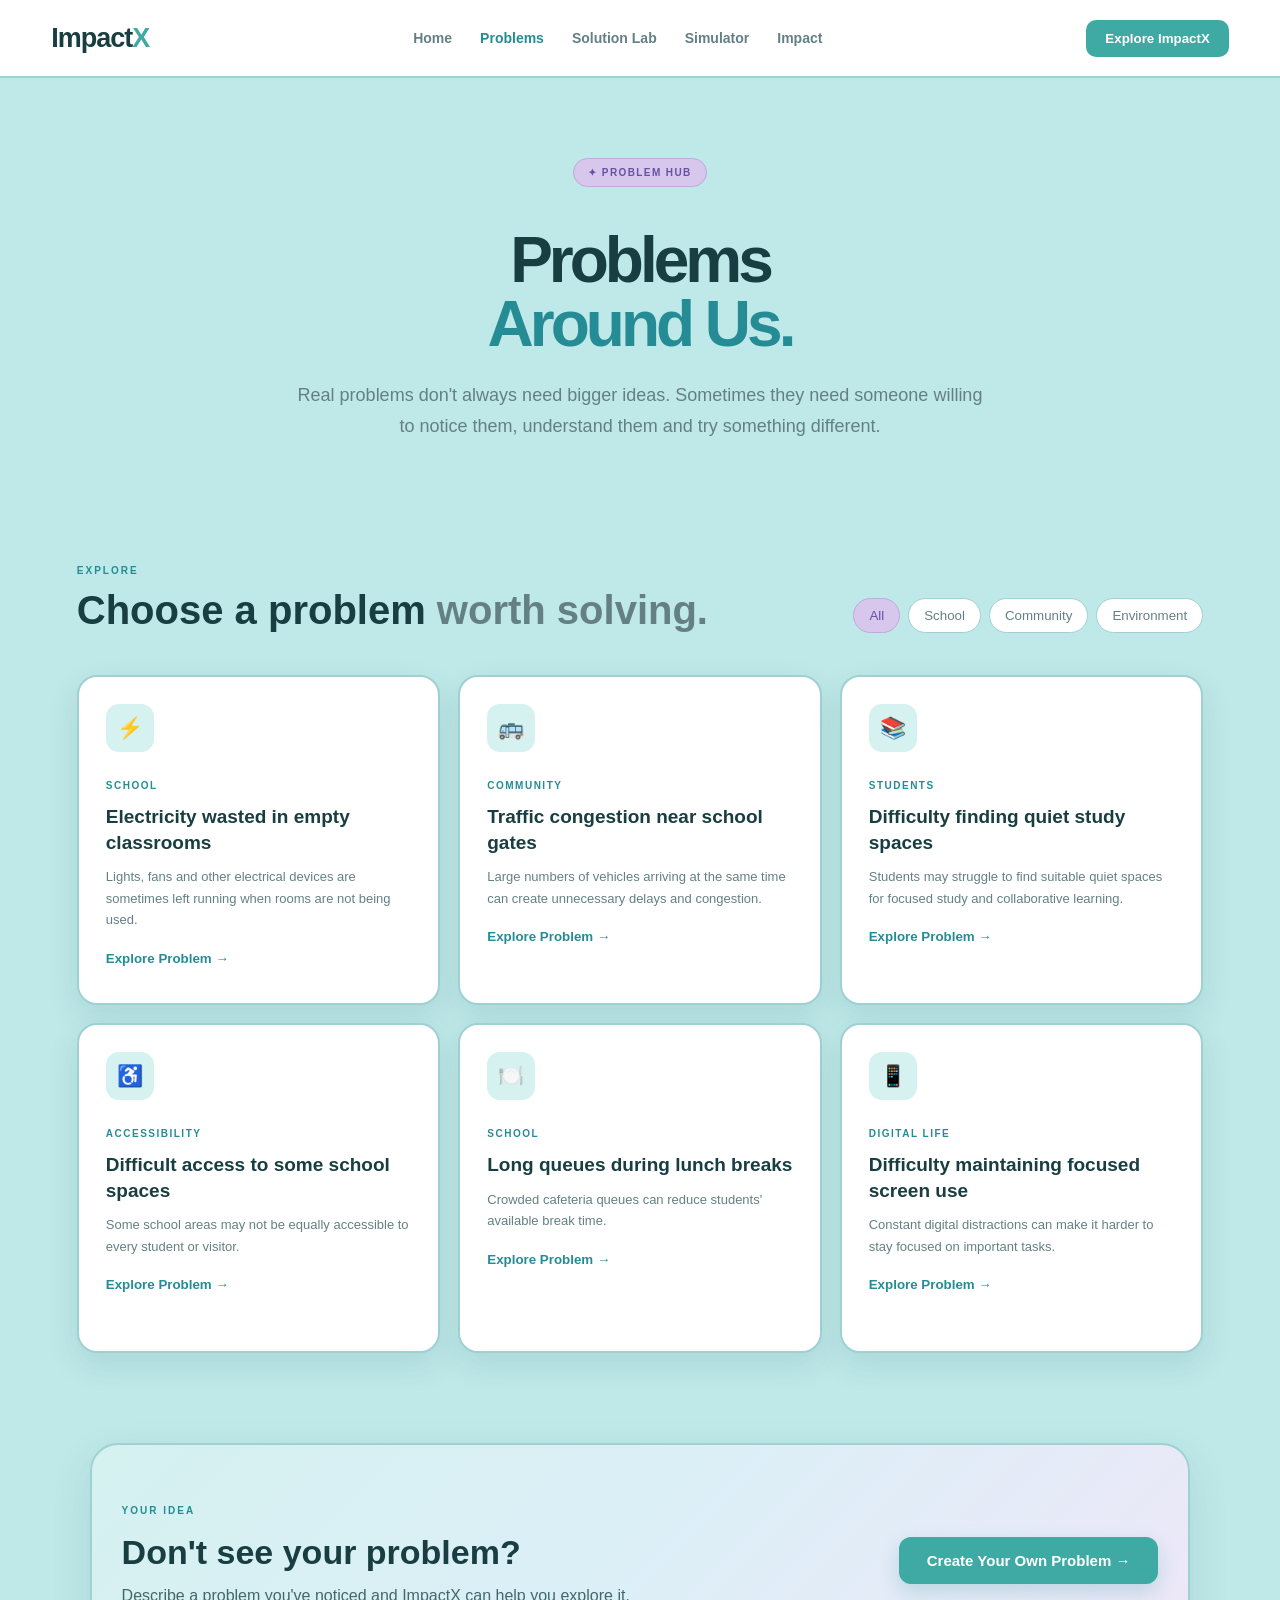
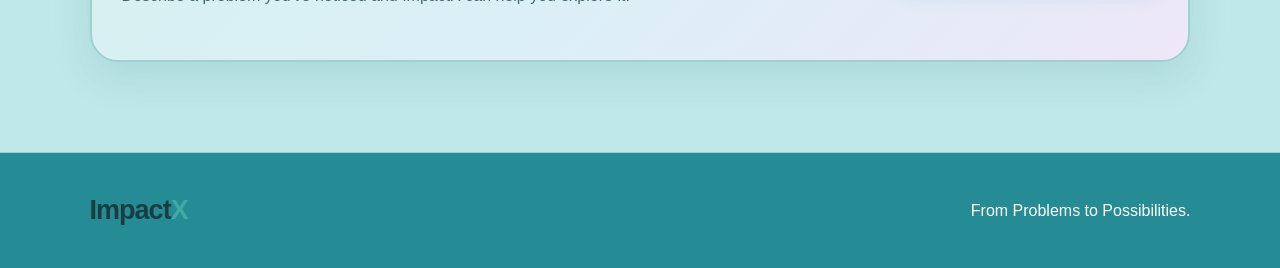
==== problems.html @ 619c1299 "Add files via upload" ====
<!DOCTYPE html>
<html lang="en">

<head>
    <meta charset="UTF-8">
    <meta name="viewport" content="width=device-width, initial-scale=1.0">

    <title>ImpactX — Problem Hub</title>

    <link rel="stylesheet" href="style.css">
</head>

<body>

<header class="navbar">

    <div class="logo">
        Impact<span>X</span>
    </div>

    <nav>
        <a href="index.html">Home</a>
        <a href="problems.html" class="active">Problems</a>
        <a href="#">Solution Lab</a>
        <a href="#">Simulator</a>
        <a href="#">Impact</a>
    </nav>

    <button class="nav-button">
        Explore ImpactX
    </button>

</header>


<main>

<section class="problem-hero">

    <div class="badge">
        ✦ PROBLEM HUB
    </div>

    <h1>
        Problems
        <span>Around Us.</span>
    </h1>

    <p>
        Real problems don't always need bigger ideas.
        Sometimes they need someone willing to notice them,
        understand them and try something different.
    </p>

</section>


<section class="problem-section">

    <div class="problem-top">

        <div>
            <span class="section-label">EXPLORE</span>

            <h2>
                Choose a problem
                <span>worth solving.</span>
            </h2>
        </div>

        <div class="filter-buttons">

            <button class="filter active-filter">
                All
            </button>

            <button class="filter">
                School
            </button>

            <button class="filter">
                Community
            </button>

            <button class="filter">
                Environment
            </button>

        </div>

    </div>


    <div class="problem-grid">


        <!-- PROBLEM 1 -->

        <article class="problem-card">

            <div class="problem-icon">
                ⚡
            </div>

            <span class="problem-category">
                SCHOOL
            </span>

            <h3>
                Electricity wasted in empty classrooms
            </h3>

            <p>
                Lights, fans and other electrical devices
                are sometimes left running when rooms are
                not being used.
            </p>

            <button
                class="problem-button"
                onclick="openProblem('Electricity wasted in empty classrooms')">

                Explore Problem →

            </button>

        </article>


        <!-- PROBLEM 2 -->

        <article class="problem-card">

            <div class="problem-icon">
                🚌
            </div>

            <span class="problem-category">
                COMMUNITY
            </span>

            <h3>
                Traffic congestion near school gates
            </h3>

            <p>
                Large numbers of vehicles arriving at the
                same time can create unnecessary delays
                and congestion.
            </p>

            <button
                class="problem-button"
                onclick="openProblem('Traffic congestion near school gates')">

                Explore Problem →

            </button>

        </article>


        <!-- PROBLEM 3 -->

        <article class="problem-card">

            <div class="problem-icon">
                📚
            </div>

            <span class="problem-category">
                STUDENTS
            </span>

            <h3>
                Difficulty finding quiet study spaces
            </h3>

            <p>
                Students may struggle to find suitable
                quiet spaces for focused study and
                collaborative learning.
            </p>

            <button
                class="problem-button"
                onclick="openProblem('Difficulty finding quiet study spaces')">

                Explore Problem →

            </button>

        </article>


        <!-- PROBLEM 4 -->

        <article class="problem-card">

            <div class="problem-icon">
                ♿
            </div>

            <span class="problem-category">
                ACCESSIBILITY
            </span>

            <h3>
                Difficult access to some school spaces
            </h3>

            <p>
                Some school areas may not be equally
                accessible to every student or visitor.
            </p>

            <button
                class="problem-button"
                onclick="openProblem('Difficult access to some school spaces')">

                Explore Problem →

            </button>

        </article>


        <!-- PROBLEM 5 -->

        <article class="problem-card">

            <div class="problem-icon">
                🍽️
            </div>

            <span class="problem-category">
                SCHOOL
            </span>

            <h3>
                Long queues during lunch breaks
            </h3>

            <p>
                Crowded cafeteria queues can reduce
                students' available break time.
            </p>

            <button
                class="problem-button"
                onclick="openProblem('Long queues during lunch breaks')">

                Explore Problem →

            </button>

        </article>


        <!-- PROBLEM 6 -->

        <article class="problem-card">

            <div class="problem-icon">
                📱
            </div>

            <span class="problem-category">
                DIGITAL LIFE
            </span>

            <h3>
                Difficulty maintaining focused screen use
            </h3>

            <p>
                Constant digital distractions can make
                it harder to stay focused on important
                tasks.
            </p>

            <button
                class="problem-button"
                onclick="openProblem('Difficulty maintaining focused screen use')">

                Explore Problem →

            </button>

        </article>

    </div>

</section>


<section class="create-problem">

    <div>

        <span class="section-label">
            YOUR IDEA
        </span>

        <h2>
            Don't see your problem?
        </h2>

        <p>
            Describe a problem you've noticed and
            ImpactX can help you explore it.
        </p>

    </div>

    <button class="primary-btn">
        Create Your Own Problem →
    </button>

</section>

</main>


<footer>

    <div class="logo">
        Impact<span>X</span>
    </div>

    <p>
        From Problems to Possibilities.
    </p>

</footer>


<script src="script.js"></script>

</body>

</html>
---- style.css ----
/* =====================================================
   IMPACTX — SOOTHING LIGHT THEME
   ===================================================== */

:root {
    /* 🌊 IMPACTX BRAND */
    --bg: #BFE8E8;
    --surface: #FFFFFF;
    --surface-soft: #E5F6F5;

    /* TEXT */
    --text: #42686C;
    --text-heading: #183E42;
    --text-muted: #648084;

    /* 🟢 PRIMARY TEAL */
    --primary: #3FA9A3;
    --primary-dark: #258C95;
    --primary-soft: #D5F1F0;

    /* 🩵 POWDER BLUE */
    --blue: #4F9FC7;
    --blue-soft: #DCEFF7;

    /* 🪻 LAVENDER */
    --lavender: #D8C7ED;
    --lavender-soft: #F0EAF8;

    /* 🌸 CORAL */
    --coral: #F1A69A;
    --coral-soft: #F9E5E1;

    /* 🌈 ACCENT COLOURS */
    --accent-purple: #8B6FC8;
    --accent-blue: #438ED1;
    --accent-teal: #25A69A;
    --accent-coral: #EA8F83;

    /* BORDER + SHADOW */
    --border: #9FD1D2;
    --shadow: 0 12px 35px rgba(37, 100, 105, 0.14);
}
/* =====================================================
   RESET
   ===================================================== */

* {
    margin: 0;
    padding: 0;
    box-sizing: border-box;
}

html {
    scroll-behavior: smooth;
}

body {
    font-family: Arial, Helvetica, sans-serif;
    background: var(--bg);
    color: var(--text);
    overflow-x: hidden;
}


/* =====================================================
   NAVBAR
   ===================================================== */

.navbar {
    height: 78px;
    padding: 0 6%;

    display: flex;
    align-items: center;
    justify-content: space-between;

    position: sticky;
    top: 0;
    z-index: 100;

    background: rgba(255, 255, 255, 0.94);
    backdrop-filter: blur(15px);

    border-bottom: 1px solid var(--border);
}

.logo {
    font-size: 27px;
    font-weight: 800;
    letter-spacing: -1px;
    color: var(--text-heading);
}

.logo span {
    color: var(--primary);
}

nav {
    display: flex;
    gap: 28px;
}

nav a {
    color: var(--text-muted);
    text-decoration: none;
    font-size: 14px;
    font-weight: 600;
    transition: 0.25s;
}

nav a:hover,
nav a.active {
    color: var(--primary-dark);
}

.nav-button {
    background: var(--primary);
    color: white;

    border: none;
    padding: 11px 19px;

    border-radius: 10px;

    font-weight: 700;
    cursor: pointer;

    transition: 0.25s;
}

.nav-button:hover {
    background: var(--primary-dark);
    transform: translateY(-2px);
}


/* =====================================================
   HERO
   ===================================================== */

.hero {
    min-height: 700px;

    padding: 90px 7%;

    display: grid;
    grid-template-columns: 1fr 1fr;

    align-items: center;
    gap: 70px;

    position: relative;
}

.hero::before {
    content: "";

    position: absolute;

    width: 500px;
    height: 500px;

    background: radial-gradient(
        circle,
        rgba(111, 159, 170, 0.13),
        transparent 70%
    );

    top: -120px;
    right: -100px;

    pointer-events: none;
}

.hero-content {
    position: relative;
    z-index: 2;
}

.badge {
    display: inline-block;

    padding: 8px 14px;
    margin-bottom: 23px;

    border-radius: 50px;

    background: var(--primary-soft);
    border: 1px solid #c9ded9;

    color: var(--primary-dark);

    font-size: 10px;
    font-weight: 800;

    letter-spacing: 1.4px;
}

h1 {
    color: var(--text-heading);

    font-size: clamp(52px, 6vw, 82px);

    line-height: 1;

    letter-spacing: -4px;

    max-width: 700px;
}

h1 span {
    display: block;

    color: var(--primary-dark);
}

.hero-content p {
    margin-top: 27px;

    max-width: 590px;

    color: var(--text-muted);

    font-size: 17px;
    line-height: 1.7;
}


/* =====================================================
   BUTTONS
   ===================================================== */

.hero-buttons {
    display: flex;
    gap: 13px;
    margin-top: 35px;
}

.primary-btn,
.secondary-btn {
    padding: 14px 22px;

    border-radius: 10px;

    font-weight: 700;

    cursor: pointer;

    transition: 0.25s;
}

.primary-btn {
    border: none;

    color: white;

    background: var(--primary);
}

.primary-btn:hover {
    background: var(--primary-dark);
    transform: translateY(-3px);
}

.secondary-btn {
    color: var(--primary-dark);

    background: white;

    border: 1px solid var(--border);
}

.secondary-btn:hover {
    background: var(--primary-soft);
    transform: translateY(-3px);
}


/* =====================================================
   HERO VISUAL
   ===================================================== */

.hero-visual {
    min-height: 500px;

    display: flex;
    align-items: center;
    justify-content: center;

    position: relative;
}

.impact-card {
    width: 430px;

    padding: 25px;

    border-radius: 22px;

    background: rgba(255,255,255,0.96);

    border: 1px solid var(--border);

    box-shadow: var(--shadow);

    position: relative;

    z-index: 3;
}

.card-top {
    display: flex;
    justify-content: space-between;

    color: #82918e;

    font-size: 10px;
    font-weight: 800;

    letter-spacing: 1.4px;
}

.status {
    color: #57947e;
}

.problem-node,
.solution-node {
    margin-top: 22px;

    padding: 19px;

    border-radius: 14px;

    background: var(--surface-soft);

    border: 1px solid var(--border);
}

.problem-node small,
.solution-node small {
    display: block;

    color: var(--text-muted);

    font-size: 10px;
    font-weight: 800;

    letter-spacing: 1.3px;

    margin-bottom: 8px;
}

.problem-node strong {
    color: var(--text-heading);
    font-size: 18px;
}

.arrow {
    text-align: center;

    color: var(--primary);

    font-size: 23px;

    margin: 7px;
}

.mini-solution {
    padding: 11px 0;

    color: var(--text);

    font-size: 13px;

    border-bottom: 1px solid var(--border);
}

.mini-solution:last-child {
    border-bottom: none;
}

.mini-solution span {
    color: var(--blue);

    margin-right: 10px;

    font-weight: 800;
}

.impact-line {
    margin-top: 20px;

    display: flex;
    justify-content: space-between;
    align-items: center;

    color: var(--text-muted);

    font-size: 12px;
}

.impact-line strong {
    color: var(--primary-dark);
    font-size: 21px;
}

.orbit {
    position: absolute;

    border: 1px solid rgba(95,143,135,0.13);

    border-radius: 50%;
}

.orbit-one {
    width: 500px;
    height: 500px;
}

.orbit-two {
    width: 620px;
    height: 620px;
}


/* =====================================================
   WORKFLOW
   ===================================================== */

.workflow {
    padding: 100px 7%;

    background: #edf4f2;
}

.section-heading span,
.section-label {
    color: var(--primary-dark);

    font-size: 10px;

    font-weight: 800;

    letter-spacing: 2px;
}

.section-heading h2 {
    margin-top: 13px;

    color: var(--text-heading);

    font-size: 43px;

    letter-spacing: -2px;
}

.section-heading h2 span {
    color: var(--text-muted);

    font-size: inherit;
    letter-spacing: inherit;
}

.workflow-grid {
    margin-top: 48px;

    display: grid;

    grid-template-columns: repeat(4, 1fr);

    gap: 18px;
}

.workflow-card {
    padding: 28px;

    min-height: 225px;

    background: white;

    border: 1px solid var(--border);

    border-radius: 18px;

    box-shadow: 0 7px 25px rgba(45,76,70,0.045);

    transition: 0.3s;
}

.workflow-card:hover {
    transform: translateY(-6px);

    border-color: #b8d1cb;

    box-shadow: var(--shadow);
}

.number {
    color: var(--primary);

    font-size: 13px;

    font-weight: 800;
}

.workflow-card h3 {
    margin-top: 43px;

    color: var(--text-heading);

    font-size: 21px;
}

.workflow-card p {
    margin-top: 11px;

    color: var(--text-muted);

    font-size: 14px;

    line-height: 1.6;
}


/* =====================================================
   PROBLEM HUB
   ===================================================== */

.problem-hero {
    padding: 95px 7% 65px;

    text-align: center;

    background:
        radial-gradient(
            circle at top,
            rgba(111,159,170,0.10),
            transparent 60%
        );
}

.problem-hero h1 {
    margin: 20px auto;
}

.problem-hero p {
    max-width: 650px;

    margin: 24px auto;

    color: var(--text-muted);

    line-height: 1.7;
}


/* PROBLEM SECTION */

.problem-section {
    padding: 50px 7% 100px;
}

.problem-top {
    display: flex;

    justify-content: space-between;

    align-items: end;

    gap: 30px;

    margin-bottom: 42px;
}

.problem-top h2 {
    margin-top: 10px;

    color: var(--text-heading);

    font-size: 40px;
}

.problem-top h2 span {
    color: var(--text-muted);
}

.filter-buttons {
    display: flex;

    gap: 8px;

    flex-wrap: wrap;
}

.filter {
    background: white;

    border: 1px solid var(--border);

    color: var(--text-muted);

    padding: 9px 15px;

    border-radius: 30px;

    cursor: pointer;

    transition: 0.25s;
}

.active-filter,
.filter:hover {
    color: var(--primary-dark);

    border-color: #b5d0c9;

    background: var(--primary-soft);
}


/* PROBLEM CARDS */

.problem-grid {
    display: grid;

    grid-template-columns: repeat(3, 1fr);

    gap: 18px;
}

.problem-card {
    padding: 27px;

    min-height: 330px;

    background: white;

    border: 1px solid var(--border);

    border-radius: 20px;

    box-shadow: 0 6px 25px rgba(45,76,70,0.045);

    transition: 0.3s;
}

.problem-card:hover {
    transform: translateY(-6px);

    border-color: #b6d0ca;

    box-shadow: var(--shadow);
}

.problem-icon {
    width: 48px;
    height: 48px;

    display: flex;

    align-items: center;
    justify-content: center;

    border-radius: 13px;

    background: var(--blue-soft);

    font-size: 21px;

    margin-bottom: 23px;
}

.problem-category {
    color: var(--primary-dark);

    font-size: 10px;

    font-weight: 800;

    letter-spacing: 1.5px;
}

.problem-card h3 {
    margin-top: 11px;

    color: var(--text-heading);

    font-size: 19px;

    line-height: 1.35;
}

.problem-card p {
    margin-top: 11px;

    color: var(--text-muted);

    font-size: 13px;

    line-height: 1.65;
}

.problem-button {
    margin-top: 20px;

    background: none;

    border: none;

    color: var(--primary-dark);

    font-weight: 800;

    cursor: pointer;

    padding: 0;
}

.problem-button:hover {
    color: var(--blue);
}


/* =====================================================
   CREATE PROBLEM
   ===================================================== */

.create-problem {
    margin: 0 7% 90px;

    padding: 42px;

    display: flex;

    justify-content: space-between;

    align-items: center;

    gap: 30px;

    border-radius: 22px;

    background:
        linear-gradient(
            120deg,
            var(--primary-soft),
            var(--blue-soft)
        );

    border: 1px solid #cfe1dd;
}

.create-problem h2 {
    margin-top: 9px;

    color: var(--text-heading);

    font-size: 29px;
}

.create-problem p {
    margin-top: 8px;

    color: var(--text-muted);
}


/* =====================================================
   FOOTER
   ===================================================== */

footer {
    padding: 42px 7%;

    display: flex;

    justify-content: space-between;

    align-items: center;

    background: #e8f0ee;

    border-top: 1px solid var(--border);

    color: var(--text-muted);
}


/* =====================================================
   IMPORTANT: TEXT INPUT / TEXTAREA
   ===================================================== */

input,
textarea,
select {
    background: white !important;

    color: var(--text-heading) !important;

    border: 1px solid var(--border);

    outline: none;

    font-family: inherit;
}

input::placeholder,
textarea::placeholder {
    color: #82918e !important;

    opacity: 1;
}

input:focus,
textarea:focus,
select:focus {
    border-color: var(--primary);

    box-shadow: 0 0 0 3px rgba(95,143,135,0.12);
}


/* =====================================================
   RESPONSIVE
   ===================================================== */

@media (max-width: 950px) {

    nav {
        display: none;
    }

    .hero {
        grid-template-columns: 1fr;
        padding-top: 70px;
    }

    .workflow-grid {
        grid-template-columns: repeat(2, 1fr);
    }

    .problem-grid {
        grid-template-columns: repeat(2, 1fr);
    }

    .problem-top {
        align-items: flex-start;
        flex-direction: column;
    }
}

@media (max-width: 600px) {

    .navbar {
        padding: 0 5%;
    }

    .nav-button {
        display: none;
    }

    h1 {
        font-size: 52px;
    }

    .hero-buttons {
        flex-direction: column;
    }

    .impact-card {
        width: 100%;
    }

    .orbit {
        display: none;
    }

    .workflow-grid,
    .problem-grid {
        grid-template-columns: 1fr;
    }

    .create-problem {
        flex-direction: column;
        align-items: flex-start;
    }

    footer {
        flex-direction: column;
        gap: 15px;
    }
}
/* =========================================
   IMPACTX — VIBRANT PASTEL ACCENTS
   ========================================= */

/* Hero highlighted word */
h1 span {
    color: var(--accent-blue);
}

/* Badge */
.badge {
    background: var(--purple-soft);
    border-color: #D8CBEA;
    color: var(--accent-purple);
}

/* Main buttons */
.primary-btn {
    background: var(--accent-teal);
}

.primary-btn:hover {
    background: #318D80;
}

/* Secondary button */
.secondary-btn {
    color: var(--accent-purple);
}

.secondary-btn:hover {
    background: var(--purple-soft);
}

/* Hero glow */
.hero::before {
    background: radial-gradient(
        circle,
        rgba(79, 143, 217, 0.16),
        transparent 70%
    );
}

/* ImpactX Engine problem box */
.problem-node {
    background: var(--blue-soft);
}

/* ImpactX Engine solution area */
.solution-node {
    background: var(--purple-soft);
}

/* Engine arrow */
.arrow {
    color: var(--accent-coral);
}

/* Engine solution numbers */
.mini-solution span {
    color: var(--accent-blue);
}

/* Impact percentage */
.impact-line strong {
    color: var(--accent-teal);
}

/* Workflow numbers */
.number {
    color: var(--accent-purple);
}

/* Workflow cards */
.workflow-card:nth-child(1) {
    border-top: 4px solid var(--accent-teal);
}

.workflow-card:nth-child(2) {
    border-top: 4px solid var(--accent-blue);
}

.workflow-card:nth-child(3) {
    border-top: 4px solid var(--accent-purple);
}

.workflow-card:nth-child(4) {
    border-top: 4px solid var(--accent-coral);
}

/* Problem icons */
.problem-card:nth-child(3n + 1) .problem-icon {
    background: #E1F2EE;
}

.problem-card:nth-child(3n + 2) .problem-icon {
    background: #E4F0FA;
}

.problem-card:nth-child(3n) .problem-icon {
    background: #F0E9F8;
}

/* Problem categories */
.problem-card:nth-child(3n + 1) .problem-category {
    color: var(--accent-teal);
}

.problem-card:nth-child(3n + 2) .problem-category {
    color: var(--accent-blue);
}

.problem-card:nth-child(3n) .problem-category {
    color: var(--accent-purple);
}

/* Problem links */
.problem-button {
    color: var(--accent-blue);
}

.problem-button:hover {
    color: var(--accent-purple);
}

/* Create problem section */
.create-problem {
    background:
        linear-gradient(
            120deg,
            var(--primary-soft),
            var(--blue-soft),
            var(--purple-soft)
        );
}

/* Active filter */
.active-filter,
.filter:hover {
    color: var(--accent-purple);
    border-color: #C9B9E2;
    background: var(--purple-soft);
}
/* 🌊 VIBRANT SEA-BLUE BACKGROUND */

body {
    background: var(--bg);
}

.hero {
    background: var(--bg);
}

.workflow {
    background: #AEE0E1;
}

.problem-hero {
    background:
        radial-gradient(
            circle at top,
            rgba(255,255,255,0.35),
            transparent 60%
        ),
        var(--bg);
}/* =========================================
   IMPACTX — FINAL BRAND COLOURS
   ========================================= */

body {
    background: var(--bg);
}

/* Main hero */
.hero {
    background: var(--bg);
}

/* Hero glow */
.hero::before {
    background: radial-gradient(
        circle,
        rgba(79, 159, 199, 0.20),
        transparent 70%
    );
}

/* Main badge */
.badge {
    background: var(--lavender-soft);
    border-color: var(--lavender);
    color: var(--accent-purple);
}

/* Main heading accent */
h1 span {
    color: var(--primary-dark);
}

/* Buttons */
.primary-btn {
    background: var(--primary);
}

.primary-btn:hover {
    background: var(--primary-dark);
}

/* Secondary buttons */
.secondary-btn {
    color: var(--primary-dark);
}

.secondary-btn:hover {
    background: var(--blue-soft);
}

/* ImpactX Engine */
.problem-node {
    background: var(--blue-soft);
}

.solution-node {
    background: var(--lavender-soft);
}

.arrow {
    color: var(--coral);
}

.mini-solution span {
    color: var(--accent-blue);
}

.impact-line strong {
    color: var(--primary-dark);
}

/* Workflow section */
.workflow {
    background: #A9DDDE;
}

/* Workflow numbers */
.number {
    color: var(--accent-purple);
}

/* Workflow cards */
.workflow-card:nth-child(1) {
    border-top: 4px solid var(--accent-teal);
}

.workflow-card:nth-child(2) {
    border-top: 4px solid var(--accent-blue);
}

.workflow-card:nth-child(3) {
    border-top: 4px solid var(--accent-purple);
}

.workflow-card:nth-child(4) {
    border-top: 4px solid var(--accent-coral);
}

/* Problem icons */
.problem-card:nth-child(3n + 1) .problem-icon {
    background: var(--primary-soft);
}

.problem-card:nth-child(3n + 2) .problem-icon {
    background: var(--blue-soft);
}

.problem-card:nth-child(3n) .problem-icon {
    background: var(--lavender-soft);
}

/* Problem categories */
.problem-card:nth-child(3n + 1) .problem-category {
    color: var(--accent-teal);
}

.problem-card:nth-child(3n + 2) .problem-category {
    color: var(--accent-blue);
}

.problem-card:nth-child(3n) .problem-category {
    color: var(--accent-purple);
}

/* Problem links */
.problem-button {
    color: var(--primary-dark);
}

.problem-button:hover {
    color: var(--accent-purple);
}

/* Create Problem */
.create-problem {
    background:
        linear-gradient(
            120deg,
            var(--primary-soft),
            var(--blue-soft),
            var(--lavender-soft)
        );
}

/* Filters */
.active-filter,
.filter:hover {
    color: var(--accent-purple);
    border-color: var(--lavender);
    background: var(--lavender-soft);
}

/* Footer */
footer {
    background: #9ED2D3;
}/* =========================================
   IMPACTX — VIBRANT SEA BLUE THEME
   ========================================= */

html,
body {
    background: #BFE8E8 !important;
    color: #183E42 !important;
}

/* NAVBAR */
.navbar {
    background: #FFFFFF !important;
    border-bottom: 2px solid #9FD1D2 !important;
}

/* HERO */
.hero,
.problem-hero {
    background: #BFE8E8 !important;
}

/* HERO GLOW */
.hero::before {
    background: radial-gradient(
        circle,
        rgba(67, 142, 209, 0.30),
        transparent 70%
    ) !important;
}

/* MAIN HEADINGS */
h1,
h2,
h3 {
    color: #183E42 !important;
}

h1 span {
    color: #258C95 !important;
}

/* BADGE */
.badge {
    background: #D8C7ED !important;
    color: #6B4FA3 !important;
    border-color: #BFA9DD !important;
}

/* PRIMARY BUTTON */
.primary-btn {
    background: #3FA9A3 !important;
    color: white !important;
    border: none !important;
}

.primary-btn:hover {
    background: #258C95 !important;
}

/* SECONDARY BUTTON */
.secondary-btn {
    background: #FFFFFF !important;
    color: #258C95 !important;
    border: 2px solid #3FA9A3 !important;
}

/* HERO ENGINE CARD */
.impact-card {
    background: #FFFFFF !important;
    border: 2px solid #9FD1D2 !important;
    box-shadow: 0 18px 45px rgba(37, 100, 105, 0.18) !important;
}

/* PROBLEM NODE */
.problem-node {
    background: #DCEFF7 !important;
    border-color: #9BCDE0 !important;
}

/* SOLUTION NODE */
.solution-node {
    background: #EEE7F8 !important;
    border-color: #CDBBE4 !important;
}

/* MINI SOLUTIONS */
.mini-solution {
    background: #FFFFFF !important;
    border-color: #B9DDF0 !important;
}

/* IMPACT */
.impact-line strong {
    color: #258C95 !important;
}

/* WORKFLOW */
.workflow {
    background: #8FD0D2 !important;
}

/* WORKFLOW CARDS */
.workflow-card {
    background: #FFFFFF !important;
    border: 1px solid #9FD1D2 !important;
    box-shadow: 0 12px 30px rgba(37, 100, 105, 0.12) !important;
}

/* WORKFLOW NUMBERS */
.number {
    color: #8B6FC8 !important;
}

/* PROBLEM CARDS */
.problem-card {
    background: #FFFFFF !important;
    border: 2px solid #9FD1D2 !important;
    box-shadow: 0 12px 30px rgba(37, 100, 105, 0.12) !important;
}

/* PROBLEM ICONS */
.problem-icon {
    background: #D5F1F0 !important;
}

/* PROBLEM CATEGORY */
.problem-category {
    color: #258C95 !important;
}

/* PROBLEM BUTTON */
.problem-button {
    color: #258C95 !important;
}

/* CREATE PROBLEM */
.create-problem {
    background: linear-gradient(
        135deg,
        #D5F1F0,
        #DCEFF7,
        #EEE7F8
    ) !important;
    border: 2px solid #9FD1D2 !important;
}

/* FILTERS */
.filter {
    background: #FFFFFF !important;
    border-color: #9FD1D2 !important;
}

.active-filter {
    background: #D8C7ED !important;
    color: #6B4FA3 !important;
    border-color: #BFA9DD !important;
}

/* GENERAL INPUTS */
input,
textarea,
select {
    background: #FFFFFF !important;
    border-color: #9FD1D2 !important;
}

/* FOOTER */
footer {
    background: #258C95 !important;
    color: #FFFFFF !important;
}/* =========================================
   ACTION LAB — POLISHED UI
   ========================================= */

.problem-hero {
    padding: 80px 6% 45px !important;
}

.problem-hero h1 {
    font-size: clamp(45px, 5vw, 70px) !important;
    margin-top: 18px !important;
}

.problem-hero p {
    max-width: 700px !important;
    font-size: 18px !important;
    line-height: 1.7 !important;
}

/* Action Lab section */
.problem-section {
    padding: 50px 6% 90px !important;
}

/* Selected problem heading */
.section-heading {
    margin-bottom: 40px !important;
}

.section-heading h2 {
    font-size: clamp(30px, 4vw, 48px) !important;
    margin: 15px 0 8px !important;
    color: #183E42 !important;
}

.section-heading p {
    color: #42686C !important;
    font-size: 17px !important;
}

/* Action cards */
.workflow-grid {
    gap: 24px !important;
}

.workflow-card {
    min-height: 360px !important;
    padding: 30px !important;
    border-radius: 24px !important;
    background: #FFFFFF !important;
    border: 2px solid #9FD1D2 !important;
    box-shadow: 0 15px 35px rgba(37, 100, 105, 0.12) !important;
    transition: transform 0.25s ease, box-shadow 0.25s ease !important;
}

.workflow-card:hover {
    transform: translateY(-6px) !important;
    box-shadow: 0 20px 42px rgba(37, 100, 105, 0.18) !important;
}

/* Numbers */
.workflow-card .number {
    font-size: 17px !important;
    font-weight: 900 !important;
    margin-bottom: 28px !important;
    color: #8B6FC8 !important;
}

/* Card headings */
.workflow-card h3 {
    font-size: 22px !important;
    color: #183E42 !important;
    margin-bottom: 12px !important;
}

/* Card descriptions */
.workflow-card p {
    color: #648084 !important;
    line-height: 1.6 !important;
}

/* ALL ACTION INPUTS */
.workflow-card input,
.workflow-card textarea,
.workflow-card select {
    width: 100% !important;
    box-sizing: border-box !important;
    margin-top: 15px !important;
    padding: 14px 16px !important;
    border: 2px solid #B9DDF0 !important;
    border-radius: 12px !important;
    background: #F8FCFD !important;
    color: #183E42 !important;
    font-family: inherit !important;
    font-size: 14px !important;
    outline: none !important;
    transition: 0.2s ease !important;
}

/* Textarea */
.workflow-card textarea {
    min-height: 120px !important;
    resize: vertical !important;
}

/* Focus effect */
.workflow-card input:focus,
.workflow-card textarea:focus,
.workflow-card select:focus {
    border-color: #3FA9A3 !important;
    background: #FFFFFF !important;
    box-shadow: 0 0 0 4px rgba(63, 169, 163, 0.12) !important;
}

/* Placeholder */
.workflow-card input::placeholder,
.workflow-card textarea::placeholder {
    color: #8AA5A8 !important;
}

/* Launch section */
.create-problem {
    border-radius: 28px !important;
    padding: 55px 30px !important;
    box-shadow: 0 15px 40px rgba(37, 100, 105, 0.12) !important;
}

.create-problem h2 {
    color: #183E42 !important;
    font-size: 34px !important;
    margin: 15px 0 !important;
}

.create-problem p {
    color: #42686C !important;
    max-width: 650px !important;
    margin-left: auto !important;
    margin-right: auto !important;
}

/* Start button */
.create-problem .primary-btn {
    margin-top: 15px !important;
    padding: 15px 28px !important;
    border-radius: 12px !important;
    font-size: 15px !important;
    font-weight: 800 !important;
    cursor: pointer !important;
    box-shadow: 0 8px 20px rgba(37, 140, 149, 0.22) !important;
}

/* Success / error message */
#projectMessage {
    color: #258C95 !important;
    font-size: 15px !important;
}

/* Mobile */
@media (max-width: 900px) {
    .workflow-grid {
        grid-template-columns: 1fr !important;
    }

    .workflow-card {
        min-height: auto !important;
    }
}/* =========================================
   ACTION LAB — FIX HORIZONTAL OVERFLOW
   ========================================= */

html,
body {
    width: 100%;
    max-width: 100%;
    overflow-x: hidden !important;
}

/* Keep the Action Lab grid inside the screen */
.workflow-grid {
    width: 100% !important;
    max-width: 1400px !important;
    margin-left: auto !important;
    margin-right: auto !important;
    display: grid !important;
    grid-template-columns: repeat(4, minmax(0, 1fr)) !important;
    gap: 24px !important;
}

/* Prevent cards from becoming wider than their column */
.workflow-card {
    width: 100% !important;
    min-width: 0 !important;
    box-sizing: border-box !important;
}

/* Keep everything inside the viewport */
.problem-section,
.problem-hero {
    width: 100% !important;
    max-width: 100% !important;
    box-sizing: border-box !important;
}

/* Proper spacing on smaller screens */
@media (max-width: 1100px) {
    .workflow-grid {
        grid-template-columns: repeat(2, minmax(0, 1fr)) !important;
    }
}

@media (max-width: 650px) {
    .workflow-grid {
        grid-template-columns: 1fr !important;
    }
}/* =========================================
   IMPACTX — 8 PAGE NAVBAR
   ========================================= */

.navbar {
    width: 100% !important;
    box-sizing: border-box !important;
    padding: 18px 4% !important;
    display: flex !important;
    align-items: center !important;
    justify-content: space-between !important;
    gap: 20px !important;
}

.nav-links {
    display: flex !important;
    align-items: center !important;
    justify-content: flex-end !important;
    gap: 18px !important;
    flex-wrap: wrap !important;
}

.nav-links a {
    display: inline-block !important;
    white-space: nowrap !important;
    font-size: 13px !important;
}

/* Smaller screens */
@media (max-width: 1100px) {

    .navbar {
        flex-direction: column !important;
        align-items: center !important;
        gap: 14px !important;
    }

    .nav-links {
        justify-content: center !important;
    }
}

@media (max-width: 700px) {

    .nav-links {
        gap: 10px !important;
    }

    .nav-links a {
        font-size: 12px !important;
    }
}
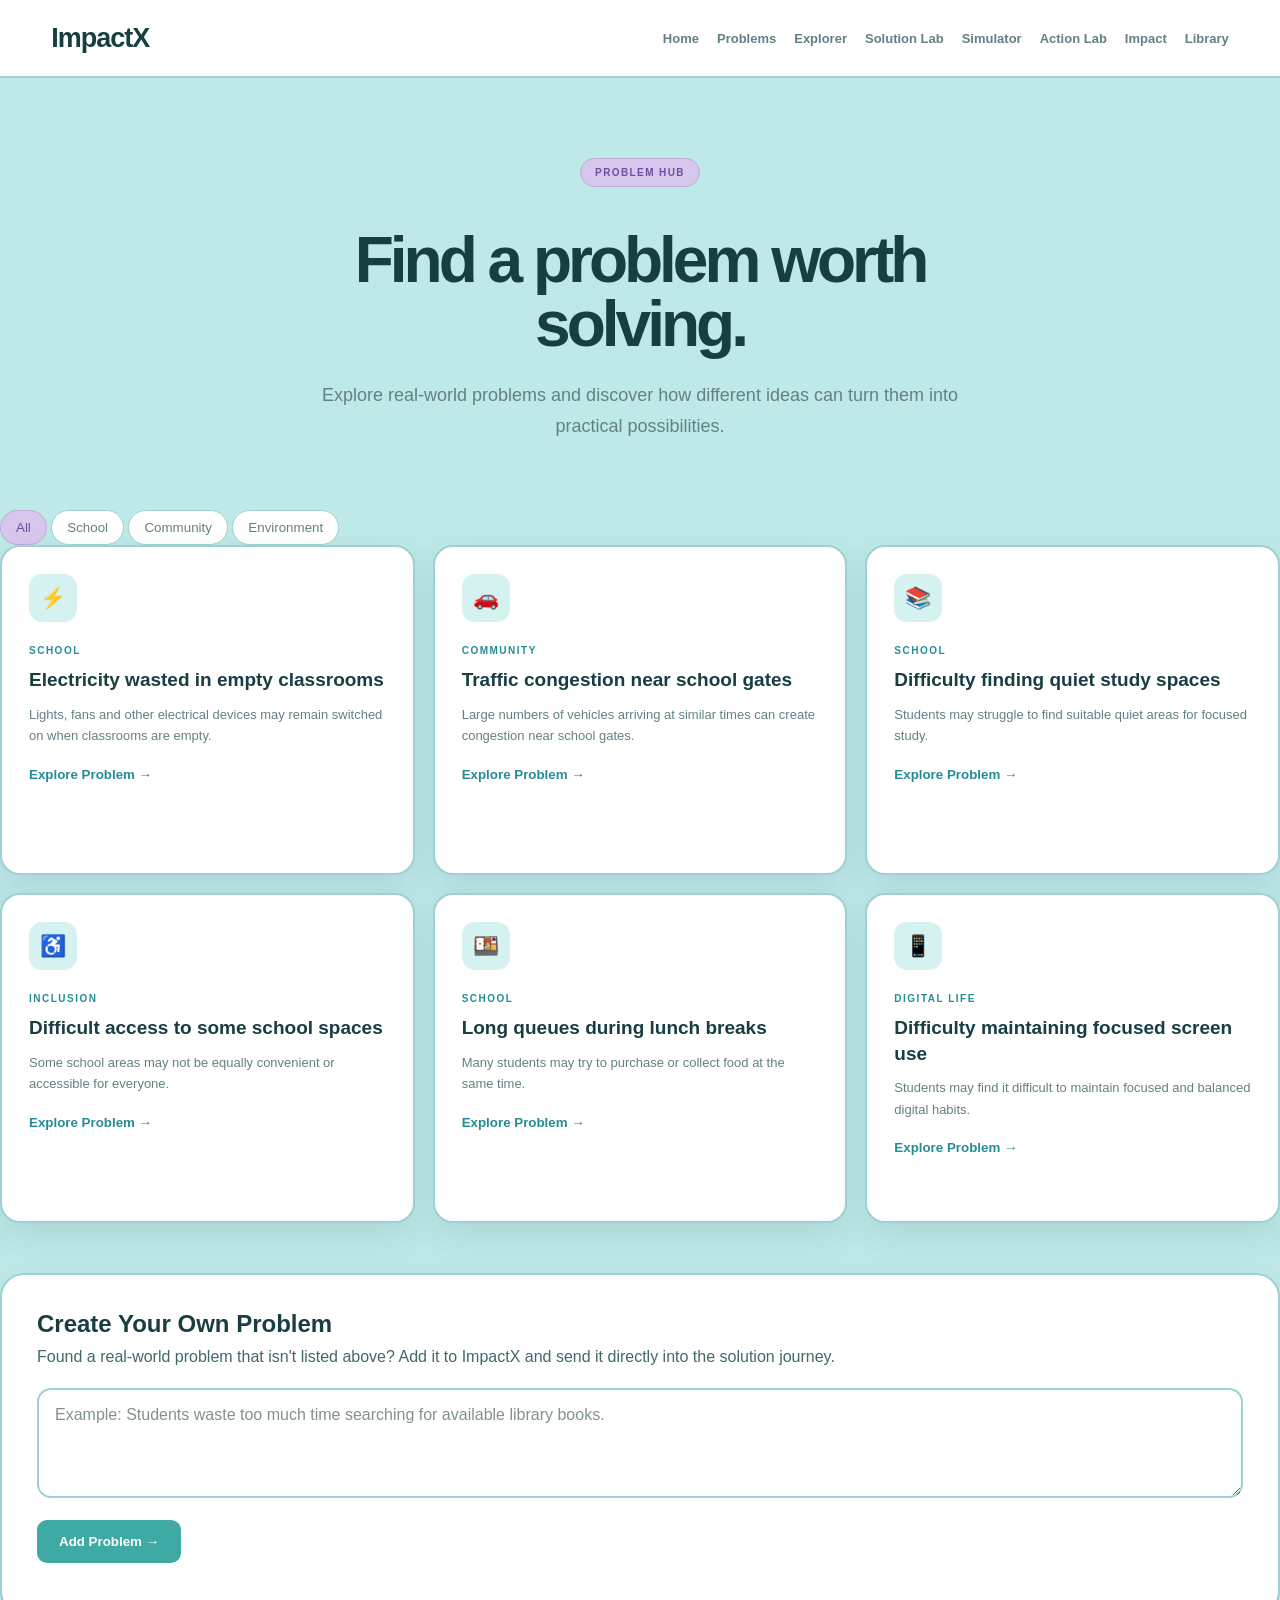
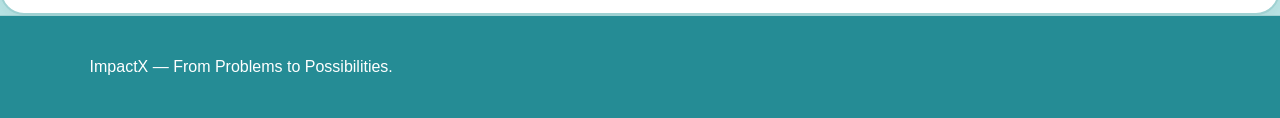
==== commit 01ac8d0f: "Update problems.html" ====
--- a/problems.html
+++ b/problems.html
@@ -1,342 +1,269 @@
 <!DOCTYPE html>
 <html lang="en">
-
 <head>
     <meta charset="UTF-8">
     <meta name="viewport" content="width=device-width, initial-scale=1.0">
-
-    <title>ImpactX — Problem Hub</title>
-
+    <title>ImpactX — Problems</title>
     <link rel="stylesheet" href="style.css">
+
+    <style>
+        .custom-problem-box {
+            margin-top: 50px;
+            padding: 35px;
+            background: #ffffff;
+            border: 2px solid #9FD1D2;
+            border-radius: 24px;
+            box-shadow: 0 12px 30px rgba(37, 100, 105, 0.12);
+        }
+
+        .custom-problem-box h2 {
+            margin-bottom: 10px;
+        }
+
+        .custom-problem-box p {
+            color: #42686C;
+            margin-bottom: 22px;
+        }
+
+        .custom-problem-input {
+            width: 100%;
+            min-height: 110px;
+            padding: 16px;
+            border: 2px solid #9FD1D2;
+            border-radius: 14px;
+            font-size: 16px;
+            font-family: inherit;
+            resize: vertical;
+            box-sizing: border-box;
+            outline: none;
+        }
+
+        .custom-problem-input:focus {
+            border-color: #3FA9A3;
+        }
+
+        .custom-problem-actions {
+            margin-top: 18px;
+            display: flex;
+            gap: 14px;
+            flex-wrap: wrap;
+        }
+
+        .custom-message {
+            margin-top: 15px;
+            font-weight: 600;
+            color: #258C95;
+        }
+
+        @media (max-width: 700px) {
+            .custom-problem-box {
+                padding: 24px;
+            }
+        }
+    </style>
 </head>
 
 <body>
 
-<header class="navbar">
-
-    <div class="logo">
-        Impact<span>X</span>
+<nav class="navbar">
+    <div class="logo">ImpactX</div>
+
+    <div class="nav-links">
+        <a href="index.html">Home</a>
+        <a href="problems.html">Problems</a>
+        <a href="explorer.html">Explorer</a>
+        <a href="solutions.html">Solution Lab</a>
+        <a href="simulator.html">Simulator</a>
+        <a href="action.html">Action Lab</a>
+        <a href="impact.html">Impact</a>
+        <a href="library.html">Library</a>
     </div>
-
-    <nav>
-        <a href="index.html">Home</a>
-        <a href="problems.html" class="active">Problems</a>
-        <a href="#">Solution Lab</a>
-        <a href="#">Simulator</a>
-        <a href="#">Impact</a>
-    </nav>
-
-    <button class="nav-button">
-        Explore ImpactX
-    </button>
-
-</header>
-
-
-<main>
+</nav>
 
 <section class="problem-hero">
-
-    <div class="badge">
-        ✦ PROBLEM HUB
+    <div class="hero-content">
+
+        <div class="badge">PROBLEM HUB</div>
+
+        <h1>Find a problem worth solving.</h1>
+
+        <p>
+            Explore real-world problems and discover how different ideas
+            can turn them into practical possibilities.
+        </p>
+
     </div>
-
-    <h1>
-        Problems
-        <span>Around Us.</span>
-    </h1>
-
-    <p>
-        Real problems don't always need bigger ideas.
-        Sometimes they need someone willing to notice them,
-        understand them and try something different.
-    </p>
-
 </section>
 
-
-<section class="problem-section">
-
-    <div class="problem-top">
-
-        <div>
-            <span class="section-label">EXPLORE</span>
-
-            <h2>
-                Choose a problem
-                <span>worth solving.</span>
-            </h2>
+<main class="problem-container">
+
+    <div class="problem-filters">
+        <button class="filter active-filter">All</button>
+        <button class="filter">School</button>
+        <button class="filter">Community</button>
+        <button class="filter">Environment</button>
+    </div>
+
+    <section class="problem-grid">
+
+        <article class="problem-card">
+            <div class="problem-icon">⚡</div>
+            <div class="problem-category">SCHOOL</div>
+            <h3>Electricity wasted in empty classrooms</h3>
+            <p>
+                Lights, fans and other electrical devices may remain
+                switched on when classrooms are empty.
+            </p>
+            <button class="problem-button"
+                onclick="openProblem('Electricity wasted in empty classrooms')">
+                Explore Problem →
+            </button>
+        </article>
+
+        <article class="problem-card">
+            <div class="problem-icon">🚗</div>
+            <div class="problem-category">COMMUNITY</div>
+            <h3>Traffic congestion near school gates</h3>
+            <p>
+                Large numbers of vehicles arriving at similar times
+                can create congestion near school gates.
+            </p>
+            <button class="problem-button"
+                onclick="openProblem('Traffic congestion near school gates')">
+                Explore Problem →
+            </button>
+        </article>
+
+        <article class="problem-card">
+            <div class="problem-icon">📚</div>
+            <div class="problem-category">SCHOOL</div>
+            <h3>Difficulty finding quiet study spaces</h3>
+            <p>
+                Students may struggle to find suitable quiet areas
+                for focused study.
+            </p>
+            <button class="problem-button"
+                onclick="openProblem('Difficulty finding quiet study spaces')">
+                Explore Problem →
+            </button>
+        </article>
+
+        <article class="problem-card">
+            <div class="problem-icon">♿</div>
+            <div class="problem-category">INCLUSION</div>
+            <h3>Difficult access to some school spaces</h3>
+            <p>
+                Some school areas may not be equally convenient
+                or accessible for everyone.
+            </p>
+            <button class="problem-button"
+                onclick="openProblem('Difficult access to some school spaces')">
+                Explore Problem →
+            </button>
+        </article>
+
+        <article class="problem-card">
+            <div class="problem-icon">🍱</div>
+            <div class="problem-category">SCHOOL</div>
+            <h3>Long queues during lunch breaks</h3>
+            <p>
+                Many students may try to purchase or collect food
+                at the same time.
+            </p>
+            <button class="problem-button"
+                onclick="openProblem('Long queues during lunch breaks')">
+                Explore Problem →
+            </button>
+        </article>
+
+        <article class="problem-card">
+            <div class="problem-icon">📱</div>
+            <div class="problem-category">DIGITAL LIFE</div>
+            <h3>Difficulty maintaining focused screen use</h3>
+            <p>
+                Students may find it difficult to maintain focused
+                and balanced digital habits.
+            </p>
+            <button class="problem-button"
+                onclick="openProblem('Difficulty maintaining focused screen use')">
+                Explore Problem →
+            </button>
+        </article>
+
+    </section>
+
+    <!-- CREATE YOUR OWN PROBLEM -->
+
+    <section class="custom-problem-box">
+
+        <h2>Create Your Own Problem</h2>
+
+        <p>
+            Found a real-world problem that isn't listed above?
+            Add it to ImpactX and send it directly into the solution journey.
+        </p>
+
+        <textarea
+            id="customProblem"
+            class="custom-problem-input"
+            placeholder="Example: Students waste too much time searching for available library books."
+        ></textarea>
+
+        <div class="custom-problem-actions">
+
+            <button
+                class="primary-btn"
+                type="button"
+                onclick="createCustomProblem()">
+                Add Problem →
+            </button>
+
         </div>
 
-        <div class="filter-buttons">
-
-            <button class="filter active-filter">
-                All
-            </button>
-
-            <button class="filter">
-                School
-            </button>
-
-            <button class="filter">
-                Community
-            </button>
-
-            <button class="filter">
-                Environment
-            </button>
-
+        <div
+            id="customMessage"
+            class="custom-message"
+            aria-live="polite">
         </div>
 
-    </div>
-
-
-    <div class="problem-grid">
-
-
-        <!-- PROBLEM 1 -->
-
-        <article class="problem-card">
-
-            <div class="problem-icon">
-                ⚡
-            </div>
-
-            <span class="problem-category">
-                SCHOOL
-            </span>
-
-            <h3>
-                Electricity wasted in empty classrooms
-            </h3>
-
-            <p>
-                Lights, fans and other electrical devices
-                are sometimes left running when rooms are
-                not being used.
-            </p>
-
-            <button
-                class="problem-button"
-                onclick="openProblem('Electricity wasted in empty classrooms')">
-
-                Explore Problem →
-
-            </button>
-
-        </article>
-
-
-        <!-- PROBLEM 2 -->
-
-        <article class="problem-card">
-
-            <div class="problem-icon">
-                🚌
-            </div>
-
-            <span class="problem-category">
-                COMMUNITY
-            </span>
-
-            <h3>
-                Traffic congestion near school gates
-            </h3>
-
-            <p>
-                Large numbers of vehicles arriving at the
-                same time can create unnecessary delays
-                and congestion.
-            </p>
-
-            <button
-                class="problem-button"
-                onclick="openProblem('Traffic congestion near school gates')">
-
-                Explore Problem →
-
-            </button>
-
-        </article>
-
-
-        <!-- PROBLEM 3 -->
-
-        <article class="problem-card">
-
-            <div class="problem-icon">
-                📚
-            </div>
-
-            <span class="problem-category">
-                STUDENTS
-            </span>
-
-            <h3>
-                Difficulty finding quiet study spaces
-            </h3>
-
-            <p>
-                Students may struggle to find suitable
-                quiet spaces for focused study and
-                collaborative learning.
-            </p>
-
-            <button
-                class="problem-button"
-                onclick="openProblem('Difficulty finding quiet study spaces')">
-
-                Explore Problem →
-
-            </button>
-
-        </article>
-
-
-        <!-- PROBLEM 4 -->
-
-        <article class="problem-card">
-
-            <div class="problem-icon">
-                ♿
-            </div>
-
-            <span class="problem-category">
-                ACCESSIBILITY
-            </span>
-
-            <h3>
-                Difficult access to some school spaces
-            </h3>
-
-            <p>
-                Some school areas may not be equally
-                accessible to every student or visitor.
-            </p>
-
-            <button
-                class="problem-button"
-                onclick="openProblem('Difficult access to some school spaces')">
-
-                Explore Problem →
-
-            </button>
-
-        </article>
-
-
-        <!-- PROBLEM 5 -->
-
-        <article class="problem-card">
-
-            <div class="problem-icon">
-                🍽️
-            </div>
-
-            <span class="problem-category">
-                SCHOOL
-            </span>
-
-            <h3>
-                Long queues during lunch breaks
-            </h3>
-
-            <p>
-                Crowded cafeteria queues can reduce
-                students' available break time.
-            </p>
-
-            <button
-                class="problem-button"
-                onclick="openProblem('Long queues during lunch breaks')">
-
-                Explore Problem →
-
-            </button>
-
-        </article>
-
-
-        <!-- PROBLEM 6 -->
-
-        <article class="problem-card">
-
-            <div class="problem-icon">
-                📱
-            </div>
-
-            <span class="problem-category">
-                DIGITAL LIFE
-            </span>
-
-            <h3>
-                Difficulty maintaining focused screen use
-            </h3>
-
-            <p>
-                Constant digital distractions can make
-                it harder to stay focused on important
-                tasks.
-            </p>
-
-            <button
-                class="problem-button"
-                onclick="openProblem('Difficulty maintaining focused screen use')">
-
-                Explore Problem →
-
-            </button>
-
-        </article>
-
-    </div>
-
-</section>
-
-
-<section class="create-problem">
-
-    <div>
-
-        <span class="section-label">
-            YOUR IDEA
-        </span>
-
-        <h2>
-            Don't see your problem?
-        </h2>
-
-        <p>
-            Describe a problem you've noticed and
-            ImpactX can help you explore it.
-        </p>
-
-    </div>
-
-    <button class="primary-btn">
-        Create Your Own Problem →
-    </button>
-
-</section>
+    </section>
 
 </main>
 
-
 <footer>
-
-    <div class="logo">
-        Impact<span>X</span>
-    </div>
-
-    <p>
-        From Problems to Possibilities.
-    </p>
-
+    <p>ImpactX — From Problems to Possibilities.</p>
 </footer>
 
-
 <script src="script.js"></script>
 
+<script>
+function createCustomProblem() {
+
+    const input = document.getElementById("customProblem");
+    const message = document.getElementById("customMessage");
+
+    const problem = input.value.trim();
+
+    if (!problem) {
+        message.textContent = "Please enter a problem first.";
+        return;
+    }
+
+    if (problem.length < 10) {
+        message.textContent = "Please describe the problem in a little more detail.";
+        return;
+    }
+
+    localStorage.setItem("selectedProblem", problem);
+    localStorage.setItem("customProblem", "true");
+
+    message.textContent = "✓ Problem added! Opening Problem Explorer...";
+
+    setTimeout(() => {
+        window.location.href = "explorer.html";
+    }, 600);
+}
+</script>
+
 </body>
-
-</html>+</html>
